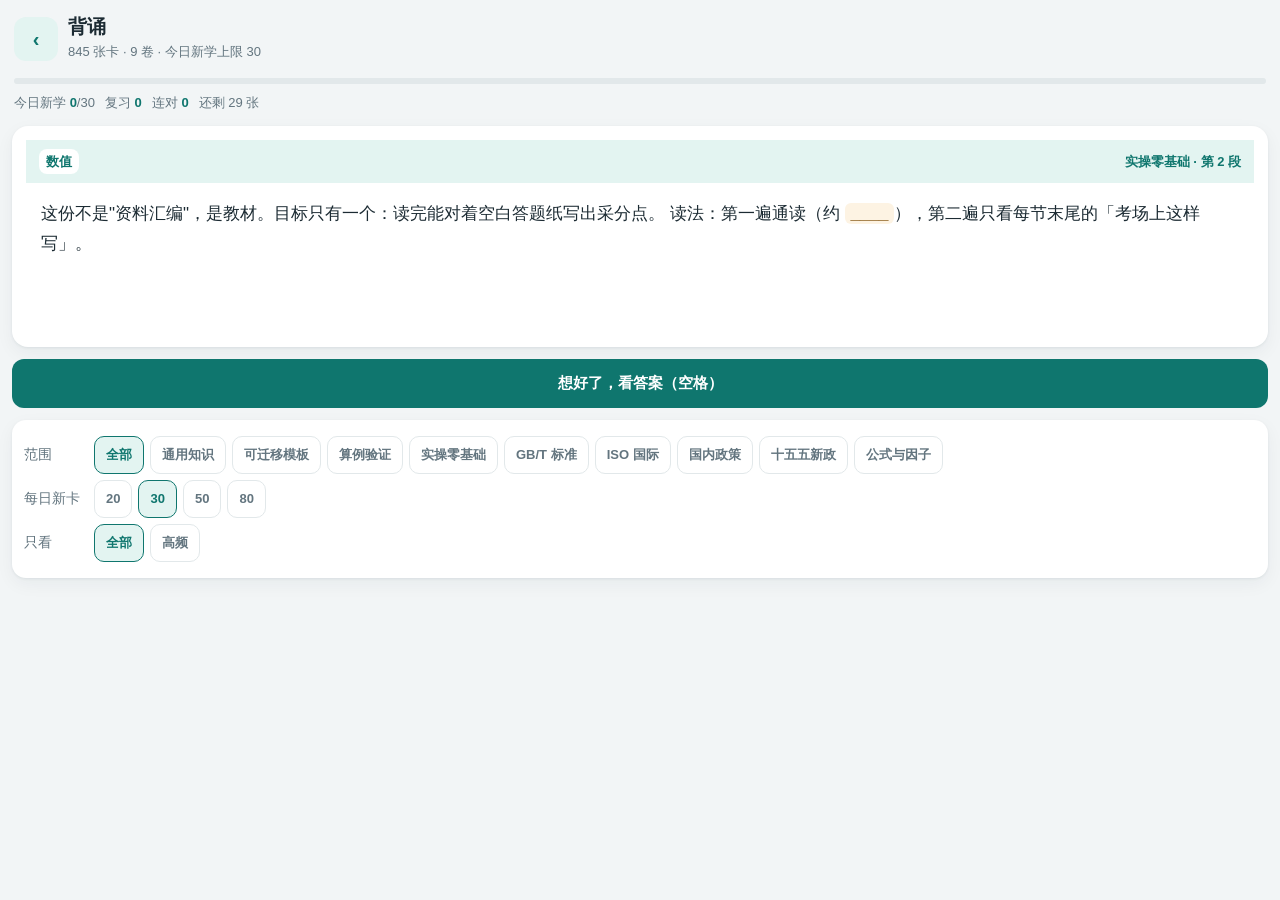
==== beisong.html @ f37c733f "碳核算刷题 PWA v1.7.0" ====
<!DOCTYPE html>
<html lang="zh-CN" data-theme="light" data-font="md">
<head>
<meta charset="utf-8">
<meta name="viewport" content="width=device-width,initial-scale=1,viewport-fit=cover">
<meta name="theme-color" content="#0f766e">
<title>背诵 · 碳核算</title>
<link rel="stylesheet" href="styles.css">
<style>
  body{padding-bottom:28px}
  html,body{max-width:100%;overflow-x:hidden}
  .hd{display:flex;align-items:center;gap:10px;padding:16px 14px 8px}
  .hd a{width:44px;height:44px;flex:0 0 44px;border-radius:12px;background:var(--pri-soft);
        color:var(--pri);display:flex;align-items:center;justify-content:center;
        font-size:20px;text-decoration:none;font-weight:700}
  .hd .tt{font-size:calc(var(--fs) + 3px);font-weight:800;line-height:1.2}
  .hd .ts{font-size:calc(var(--fs) - 3px);color:var(--tx2);margin-top:2px}
  .bar{height:6px;border-radius:4px;background:var(--line);overflow:hidden;margin:8px 14px 0}
  .bar i{display:block;height:100%;background:var(--pri);width:0;transition:width .25s}
  .stat{display:flex;gap:10px;margin:8px 14px 12px;font-size:calc(var(--fs) - 3px);color:var(--tx2)}
  .stat b{color:var(--pri)}
  .card{margin:0 12px 12px;background:var(--card);border-radius:16px;box-shadow:var(--shadow);overflow:hidden}
  .card .top{display:flex;justify-content:space-between;align-items:center;gap:8px;
             padding:9px 13px;background:var(--pri-soft);color:var(--pri);
             font-size:calc(var(--fs) - 3px);font-weight:700}
  .card .top .k{background:var(--card);border-radius:8px;padding:2px 7px}
  .face{padding:16px 15px;font-size:calc(var(--fs) + 1px);line-height:1.75;white-space:pre-wrap;
        overflow-wrap:anywhere;min-height:150px}
  .face b{color:var(--pri)}
  .face .blank{background:var(--warn-soft);color:#7c4a03;border-radius:6px;padding:1px 6px;font-weight:700}
  .ans{display:none;padding:0 15px 14px;white-space:pre-wrap;overflow-wrap:anywhere;
       font-size:calc(var(--fs) + 1px);line-height:1.8;color:var(--ok);font-weight:700}
  .card.open .ans{display:block}
  .src{display:none;padding:0 15px 14px;font-size:calc(var(--fs) - 3px);color:var(--tx2);line-height:1.6}
  .card.open .src{display:block}
  .src .ctx{display:block;margin-top:6px;padding:8px 10px;background:var(--bg);border-radius:10px;
            white-space:pre-wrap;max-height:190px;overflow:auto}
  .acts{display:flex;gap:8px;margin:0 12px 12px}
  .acts .btn{flex:1;padding:12px 0;font-size:calc(var(--fs) - 1px);min-height:48px}
  .reveal{flex:1.4}
  .grade{display:none;gap:8px;margin:0 12px 12px}
  .card.open ~ .grade{display:flex}
  .grade button{flex:1;border:0;border-radius:12px;padding:13px 0;min-height:50px;font:inherit;
                font-size:calc(var(--fs) - 1px);font-weight:800;cursor:pointer}
  .g1{background:var(--bad-soft);color:var(--bad)}
  .g2{background:var(--warn-soft);color:#7c4a03}
  .g3{background:var(--ok-soft);color:var(--ok)}
  .opts{margin:0 12px 12px;background:var(--card);border-radius:14px;box-shadow:var(--shadow);padding:10px 12px}
  .opts .row{display:flex;align-items:center;gap:8px;margin:6px 0;font-size:calc(var(--fs) - 2px)}
  .opts .row>span{flex:0 0 62px;color:var(--tx2)}
  .opts .seg{display:flex;gap:6px;flex:1;flex-wrap:wrap}
  .opts .seg button{border:1.5px solid var(--line);background:var(--card);color:var(--tx2);
                    font:inherit;font-size:calc(var(--fs) - 3px);font-weight:700;padding:7px 11px;
                    min-height:38px;border-radius:10px;cursor:pointer}
  .opts .seg button.on{border-color:var(--pri);color:var(--pri);background:var(--pri-soft)}
  .done{margin:20px 14px;text-align:center;color:var(--tx2);line-height:1.9;font-size:calc(var(--fs) - 1px)}
  .done .big{font-size:34px;font-weight:800;color:var(--ok);display:block;margin-bottom:6px}
  #tts{display:none}
  .card.open ~ .acts #tts{display:block}
  .toast{position:fixed;left:50%;bottom:26px;transform:translateX(-50%);z-index:99;
         max-width:82vw;padding:10px 15px;border-radius:12px;background:rgba(20,28,30,.92);
         color:#fff;font-size:calc(var(--fs) - 2px);line-height:1.5;text-align:center}
</style>
</head>
<body>
<div class="hd">
  <a href="index.html" aria-label="返回">‹</a>
  <div>
    <div class="tt">背诵</div>
    <div class="ts" id="sub">正在加载…</div>
  </div>
</div>

<div class="bar"><i id="prog"></i></div>
<div class="stat">
  <span>今日新学 <b id="sNew">0</b>/<span id="sGoal">30</span></span>
  <span>复习 <b id="sRev">0</b></span>
  <span>连对 <b id="sStreak">0</b></span>
  <span id="sLeft"></span>
</div>

<main id="pane"></main>

<div class="opts" id="opts">
  <div class="row"><span>范围</span>
    <div class="seg" id="segVol"></div>
  </div>
  <div class="row"><span>每日新卡</span>
    <div class="seg" id="segGoal">
      <button data-goal="20">20</button><button data-goal="30" class="on">30</button>
      <button data-goal="50">50</button><button data-goal="80">80</button>
    </div>
  </div>
  <div class="row"><span>只看</span>
    <div class="seg" id="segMode">
      <button data-mode="all" class="on">全部</button><button data-mode="hot">高频</button>
    </div>
  </div>
</div>

<div id="toast" class="toast" hidden></div>
<script src="beisong.js"></script>
</body>
</html>
---- styles.css ----
/* 碳核算刷题 — 样式（手机竖屏优先） */
:root{
  --bg:#f2f5f6; --card:#ffffff; --tx:#1c2b33; --tx2:#63757f; --pri:#0f766e; --pri-soft:#e3f4f1;
  --ok:#15803d; --ok-soft:#e7f6ec; --bad:#c62828; --bad-soft:#fdeaea; --warn:#b45309; --warn-soft:#fdf3e3;
  --line:#e2e8ea; --shadow:0 1px 3px rgba(16,40,50,.07),0 6px 18px rgba(16,40,50,.05);
  --fs:16px; --r:14px; --tabh:58px;
}
html[data-theme="dark"]{
  --bg:#0e1620; --card:#1a2531; --tx:#e6eef4; --tx2:#94a6b3; --pri:#2dd4bf; --pri-soft:#123a38;
  --ok:#4ade80; --ok-soft:#12341f; --bad:#f87171; --bad-soft:#3a1b1b; --warn:#fbbf24; --warn-soft:#3a2e12;
  --line:#26333f; --shadow:0 1px 3px rgba(0,0,0,.4),0 6px 18px rgba(0,0,0,.3);
}
html[data-font="sm"]{--fs:14px} html[data-font="md"]{--fs:16px}
html[data-font="lg"]{--fs:18px} html[data-font="xl"]{--fs:20px}

*{box-sizing:border-box;-webkit-tap-highlight-color:transparent}
html,body{margin:0;padding:0;height:100%}
body{
  background:var(--bg);color:var(--tx);font-size:var(--fs);
  font-family:-apple-system,BlinkMacSystemFont,"PingFang SC","Microsoft YaHei","Helvetica Neue",Arial,sans-serif;
  line-height:1.65;overscroll-behavior-y:none;
}
button{font:inherit;color:inherit;background:none;border:none;cursor:pointer}
.hidden{display:none !important}

/* ---------- 布局 ---------- */
#app{
  min-height:100%;
  padding-bottom:var(--tabh);                                   /* 降级：不支持 env() 的浏览器 */
  padding-bottom:calc(var(--tabh) + env(safe-area-inset-bottom));
}
#view{padding:14px 14px 24px;max-width:820px;margin:0 auto}
#tabbar{
  position:fixed;left:0;right:0;bottom:0;z-index:30;display:flex;
  height:var(--tabh);                                           /* 降级 */
  height:calc(var(--tabh) + env(safe-area-inset-bottom));
  padding-bottom:0;                                             /* 降级 */
  padding-bottom:env(safe-area-inset-bottom);
  background:var(--card);border-top:1px solid var(--line);
}
#tabbar button{
  flex:1;display:flex;flex-direction:column;align-items:center;justify-content:center;
  gap:1px;font-size:11px;color:var(--tx2);transition:color .15s;
}
#tabbar button .ic{font-size:19px;line-height:1.1}
#tabbar button.on{color:var(--pri);font-weight:600}
.loading{padding:60px 0;text-align:center;color:var(--tx2)}

/* ---------- 通用组件 ---------- */
.card{background:var(--card);border-radius:var(--r);box-shadow:var(--shadow);padding:14px;margin-bottom:12px}
.card h2{margin:0 0 10px;font-size:calc(var(--fs) + 1px)}
.muted{color:var(--tx2);font-size:calc(var(--fs) - 3px)}
.row{display:flex;align-items:center;gap:10px}
.spread{display:flex;align-items:center;justify-content:space-between;gap:10px}
.btn{
  display:inline-flex;align-items:center;justify-content:center;gap:6px;
  min-height:46px;padding:0 16px;border-radius:12px;background:var(--pri);color:#fff;
  font-weight:600;font-size:var(--fs);transition:opacity .15s,transform .1s;
}
.btn:active{transform:scale(.98);opacity:.9}
.btn.ghost{background:var(--pri-soft);color:var(--pri)}
.btn.line{background:var(--card);border:1px solid var(--line);color:var(--tx)}
.btn.danger{background:var(--bad)}
.btn.block{display:flex;width:100%}
.btn[disabled]{opacity:.45;pointer-events:none}
.page-title{font-size:calc(var(--fs) + 4px);font-weight:700;margin:4px 2px 12px}
.empty{padding:36px 16px;text-align:center;color:var(--tx2);line-height:1.9}
.pill{display:inline-block;padding:1px 8px;border-radius:99px;font-size:calc(var(--fs) - 5px);
  background:var(--pri-soft);color:var(--pri);margin-right:6px;vertical-align:1px}
.pill.g{background:var(--ok-soft);color:var(--ok)}
.pill.r{background:var(--bad-soft);color:var(--bad)}
.pill.y{background:var(--warn-soft);color:var(--warn)}
.bar{height:8px;border-radius:99px;background:var(--line);overflow:hidden}
.bar > i{display:block;height:100%;background:var(--pri);border-radius:99px;transition:width .3s}

/* ---------- 首页 ---------- */
.hero{background:linear-gradient(135deg,var(--pri),#0d9488);color:#fff;border-radius:var(--r);
  padding:16px;box-shadow:var(--shadow);margin-bottom:12px}
html[data-theme="dark"] .hero{background:linear-gradient(135deg,#115e59,#0f766e)}
.hero .t{font-size:calc(var(--fs) + 3px);font-weight:700;letter-spacing:.5px}
.hero .s{opacity:.9;font-size:calc(var(--fs) - 3px);margin-top:2px}
.hero .go{margin-top:12px;background:rgba(255,255,255,.18);border:1px solid rgba(255,255,255,.32);
  color:#fff;border-radius:12px;padding:10px 14px;display:flex;justify-content:space-between;align-items:center;width:100%}
.grid2{display:grid;grid-template-columns:1fr 1fr;gap:8px}
.tile{background:var(--card);border-radius:var(--r);box-shadow:var(--shadow);padding:12px 14px;
  display:flex;flex-direction:column;gap:3px;text-align:left;min-height:74px;justify-content:center}
.tile .ico{font-size:20px}
.tile .nm{font-weight:600}
.tile .ds{font-size:calc(var(--fs) - 4px);color:var(--tx2)}

/* ---------- 列表 ---------- */
.item{background:var(--card);border-radius:var(--r);box-shadow:var(--shadow);padding:12px 14px;margin-bottom:10px}
.item .stem{display:-webkit-box;-webkit-line-clamp:2;-webkit-box-orient:vertical;overflow:hidden}
.item .mt{margin-top:6px;font-size:calc(var(--fs) - 4px);color:var(--tx2)}
.chipbar{display:flex;gap:8px;overflow-x:auto;padding:2px 0 10px;-webkit-overflow-scrolling:touch}
.chip{flex:0 0 auto;padding:6px 14px;border-radius:99px;background:var(--card);border:1px solid var(--line);
  font-size:calc(var(--fs) - 3px);color:var(--tx2)}
.chip.on{background:var(--pri);border-color:var(--pri);color:#fff;font-weight:600}

/* ---------- 答题界面 ---------- */
#session{
  position:fixed;top:0;right:0;bottom:0;left:0;
  inset:0;                                                      /* 现代写法（旧浏览器忽略） */
  z-index:40;background:var(--bg);display:flex;flex-direction:column;
}
.sess-top{display:flex;align-items:center;gap:8px;padding:8px 10px;background:var(--card);
  border-bottom:1px solid var(--line);padding-top:8px;
  padding-top:calc(8px + env(safe-area-inset-top))}
.sess-top .title{flex:1;text-align:center;font-weight:600;font-size:calc(var(--fs) - 1px);
  overflow:hidden;text-overflow:ellipsis;white-space:nowrap}
.sess-top button{min-height:38px;padding:0 10px;border-radius:10px;color:var(--tx2);font-size:calc(var(--fs) - 3px)}
.sess-top button.strong{color:var(--pri);font-weight:600}
.sess-body{flex:1;overflow-y:auto;padding:14px 14px 120px;max-width:820px;width:100%;margin:0 auto;-webkit-overflow-scrolling:touch}
.sess-foot{position:fixed;left:0;right:0;bottom:0;display:flex;gap:10px;
  padding:10px 12px 10px;                                       /* 降级 */
  padding:10px 12px calc(10px + env(safe-area-inset-bottom));
  background:var(--card);border-top:1px solid var(--line);z-index:41}
.qmeta{color:var(--tx2);font-size:calc(var(--fs) - 4px);margin-bottom:8px}
.stem{font-size:calc(var(--fs) + 1px);line-height:1.75;margin-bottom:14px;white-space:pre-wrap;word-break:break-word}
.opt{display:flex;gap:10px;width:100%;text-align:left;align-items:flex-start;
  background:var(--card);border:1.5px solid var(--line);border-radius:12px;padding:12px;margin-bottom:10px;
  transition:border-color .15s,background .15s}
.opt b{flex:0 0 22px;height:22px;line-height:22px;text-align:center;border-radius:50%;
  background:var(--pri-soft);color:var(--pri);font-size:calc(var(--fs) - 4px);margin-top:1px}
.opt span{flex:1}
.opt.sel{border-color:var(--pri);background:var(--pri-soft)}
.opt.sel b{background:var(--pri);color:#fff}
.opt.ok{border-color:var(--ok);background:var(--ok-soft)}
.opt.ok b{background:var(--ok);color:#fff}
.opt.bad{border-color:var(--bad);background:var(--bad-soft)}
.opt.bad b{background:var(--bad);color:#fff}
.opt[disabled]{opacity:1}

/* 判断题：√ / × 两个大按钮 */
.judge-grid{display:grid;grid-template-columns:1fr 1fr;gap:12px;margin-bottom:12px}
.opt.judge-opt{justify-content:center;align-items:center;min-height:92px;padding:0;margin-bottom:0;
  font-size:calc(var(--fs) + 16px);font-weight:700;line-height:1}
.opt.judge-opt span{flex:0 1 auto;text-align:center}
.verdict{border-radius:12px;padding:10px 14px;margin:4px 0 12px;font-weight:600}
.verdict.ok{background:var(--ok-soft);color:var(--ok)}
.verdict.bad{background:var(--bad-soft);color:var(--bad)}
.explain{margin-top:10px}
.explain .hd{display:flex;justify-content:space-between;align-items:center;cursor:pointer;
  background:var(--card);border:1px solid var(--line);border-radius:12px;padding:10px 12px;font-weight:600}
.explain .bd{margin-top:8px;background:var(--card);border:1px solid var(--line);border-radius:12px;padding:12px;
  font-size:calc(var(--fs) - 2px);line-height:1.8}
.explain .bd .ref{margin-top:8px;padding-top:8px;border-top:1px dashed var(--line);color:var(--tx2)}
.tagrow{display:flex;gap:8px;flex-wrap:wrap;margin-top:10px}
.tag{padding:6px 12px;border-radius:99px;border:1px solid var(--line);background:var(--card);
  font-size:calc(var(--fs) - 3px);color:var(--tx2)}
/* 三个标签各自有颜色，未选中时也能一眼区分 */
.tag.t1{background:#fff7ed;border-color:#fdba74;color:#c2410c}
.tag.t2{background:#f5f3ff;border-color:#c4b5fd;color:#6d28d9}
.tag.t3{background:#fef2f2;border-color:#fca5a5;color:#b91c1c}
.tag.on{font-weight:600}
.tag.t1.on{background:#c2410c;border-color:#c2410c;color:#fff}
.tag.t2.on{background:#7c3aed;border-color:#7c3aed;color:#fff}
.tag.t3.on{background:#b91c1c;border-color:#b91c1c;color:#fff}
html[data-theme="dark"] .tag.t1{background:#3a2415;border-color:#9a3412;color:#fdba74}
html[data-theme="dark"] .tag.t2{background:#2b2140;border-color:#6d28d9;color:#c4b5fd}
html[data-theme="dark"] .tag.t3{background:#3a1b1b;border-color:#b91c1c;color:#fca5a5}
html[data-theme="dark"] .tag.t1.on{background:#c2410c;color:#fff}
html[data-theme="dark"] .tag.t2.on{background:#7c3aed;color:#fff}
html[data-theme="dark"] .tag.t3.on{background:#b91c1c;color:#fff}
/* 列表里的标签同样按颜色区分 */
.pill.t1{background:#fff7ed;color:#c2410c}
.pill.t2{background:#f5f3ff;color:#6d28d9}
.pill.t3{background:#fef2f2;color:#b91c1c}
html[data-theme="dark"] .pill.t1{background:#3a2415;color:#fdba74}
html[data-theme="dark"] .pill.t2{background:#2b2140;color:#c4b5fd}
html[data-theme="dark"] .pill.t3{background:#3a1b1b;color:#fca5a5}

/* 答题卡 */
.cardsheet{position:fixed;top:0;right:0;bottom:0;left:0;inset:0;
  z-index:50;background:var(--bg);display:flex;flex-direction:column}
.cardgrid{flex:1;overflow-y:auto;padding:14px;display:grid;gap:8px;
  grid-template-columns:repeat(auto-fill,minmax(46px,1fr));align-content:start}
.cell{height:46px;border-radius:10px;border:1.5px solid var(--line);background:var(--card);
  display:flex;align-items:center;justify-content:center;font-size:calc(var(--fs) - 3px);position:relative}
.cell.ok{background:var(--ok-soft);border-color:var(--ok);color:var(--ok)}
.cell.bad{background:var(--bad-soft);border-color:var(--bad);color:var(--bad)}
.cell.cur{border-color:var(--pri);border-width:2.5px;font-weight:700}
.cell.star::after{content:"★";position:absolute;top:-2px;right:1px;font-size:9px;color:#f59e0b}
.legend{display:flex;gap:14px;justify-content:center;padding:8px;color:var(--tx2);font-size:calc(var(--fs) - 4px)}

/* ---------- 弹层 ---------- */
#sheet{position:fixed;top:0;right:0;bottom:0;left:0;inset:0;z-index:60}
#sheet .sheet-mask{position:absolute;top:0;right:0;bottom:0;left:0;inset:0;background:rgba(0,0,0,.45)}
#sheet .sheet-body{position:absolute;left:0;right:0;bottom:0;background:var(--card);
  border-radius:18px 18px 0 0;padding:16px 16px 20px;
  padding:16px 16px calc(20px + env(safe-area-inset-bottom));
  max-height:82vh;overflow-y:auto;animation:up .2s ease}
@keyframes up{from{transform:translateY(14px);opacity:.6}to{transform:none;opacity:1}}
.sheet-body h3{margin:0 0 12px;font-size:calc(var(--fs) + 1px)}
.opt-row{margin-bottom:14px}
.opt-row .lb{font-size:calc(var(--fs) - 3px);color:var(--tx2);margin-bottom:6px}
.chips{display:flex;flex-wrap:wrap;gap:8px}
.chips .c{padding:8px 14px;border-radius:10px;border:1px solid var(--line);background:var(--bg);
  font-size:calc(var(--fs) - 3px)}
.chips .c.on{background:var(--pri);border-color:var(--pri);color:#fff;font-weight:600}

#toast{position:fixed;left:50%;bottom:88px;transform:translateX(-50%);z-index:90;
  background:rgba(20,30,36,.92);color:#fff;padding:10px 18px;border-radius:99px;
  font-size:calc(var(--fs) - 3px);max-width:86vw;text-align:center}

/* ---------- 统计 ---------- */
.stat-num{font-size:calc(var(--fs) + 10px);font-weight:700;color:var(--pri);line-height:1.2}
.kv{display:flex;justify-content:space-between;padding:7px 0;border-bottom:1px dashed var(--line)}
.kv:last-child{border-bottom:none}
.heat{display:grid;grid-auto-flow:column;grid-template-rows:repeat(7,11px);gap:3px;overflow-x:auto;padding:4px 0}
.heat i{width:11px;height:11px;border-radius:2.5px;background:var(--line)}
/* 先给降级色，再给 color-mix 色：旧浏览器忽略后者，直接沿用降级色 */
.heat i.l1{background:#cfe0dd}
.heat i.l1{background:color-mix(in srgb,var(--pri) 28%,var(--line))}
.heat i.l2{background:#9ec9c3}
.heat i.l2{background:color-mix(in srgb,var(--pri) 52%,var(--line))}
.heat i.l3{background:#5fa9a0}
.heat i.l3{background:color-mix(in srgb,var(--pri) 76%,var(--line))}
.heat i.l4{background:#0f766e}
.heat i.l4{background:var(--pri)}
.sw{display:flex;align-items:center;justify-content:space-between;padding:11px 0;border-bottom:1px solid var(--line)}
.sw:last-child{border-bottom:none}
.sw .lb{font-size:calc(var(--fs) - 1px)}
.sw .ds{font-size:calc(var(--fs) - 5px);color:var(--tx2);margin-top:1px}
.toggle{width:50px;height:29px;border-radius:99px;background:var(--line);position:relative;transition:background .2s;flex:0 0 auto}
.toggle::after{content:"";position:absolute;top:2.5px;left:2.5px;width:24px;height:24px;border-radius:50%;
  background:#fff;transition:transform .2s;box-shadow:0 1px 3px rgba(0,0,0,.25)}
.toggle.on{background:var(--pri)}
.toggle.on::after{transform:translateX(21px)}
.seg{display:flex;gap:6px}
.seg .c{padding:6px 12px;border-radius:9px;border:1px solid var(--line);font-size:calc(var(--fs) - 3px);background:var(--bg)}
.seg .c.on{background:var(--pri);border-color:var(--pri);color:#fff;font-weight:600}
.foot-note{text-align:center;color:var(--tx2);font-size:calc(var(--fs) - 5px);padding:14px 8px 6px;line-height:1.9}

/* 存储不可用时的常驻警示条 */
.warnbar{position:relative;z-index:50;display:flex;align-items:center;gap:10px;justify-content:space-between;
  background:var(--warn-soft);color:var(--warn);border-bottom:1px solid var(--line);
  padding:10px 12px;padding-top:10px;
  padding-top:calc(10px + env(safe-area-inset-top));
  font-size:calc(var(--fs) - 3px);line-height:1.6}
.warnbar button{flex:0 0 auto;padding:7px 12px;border-radius:9px;background:var(--warn);color:#fff;
  font-weight:600;font-size:calc(var(--fs) - 3px)}
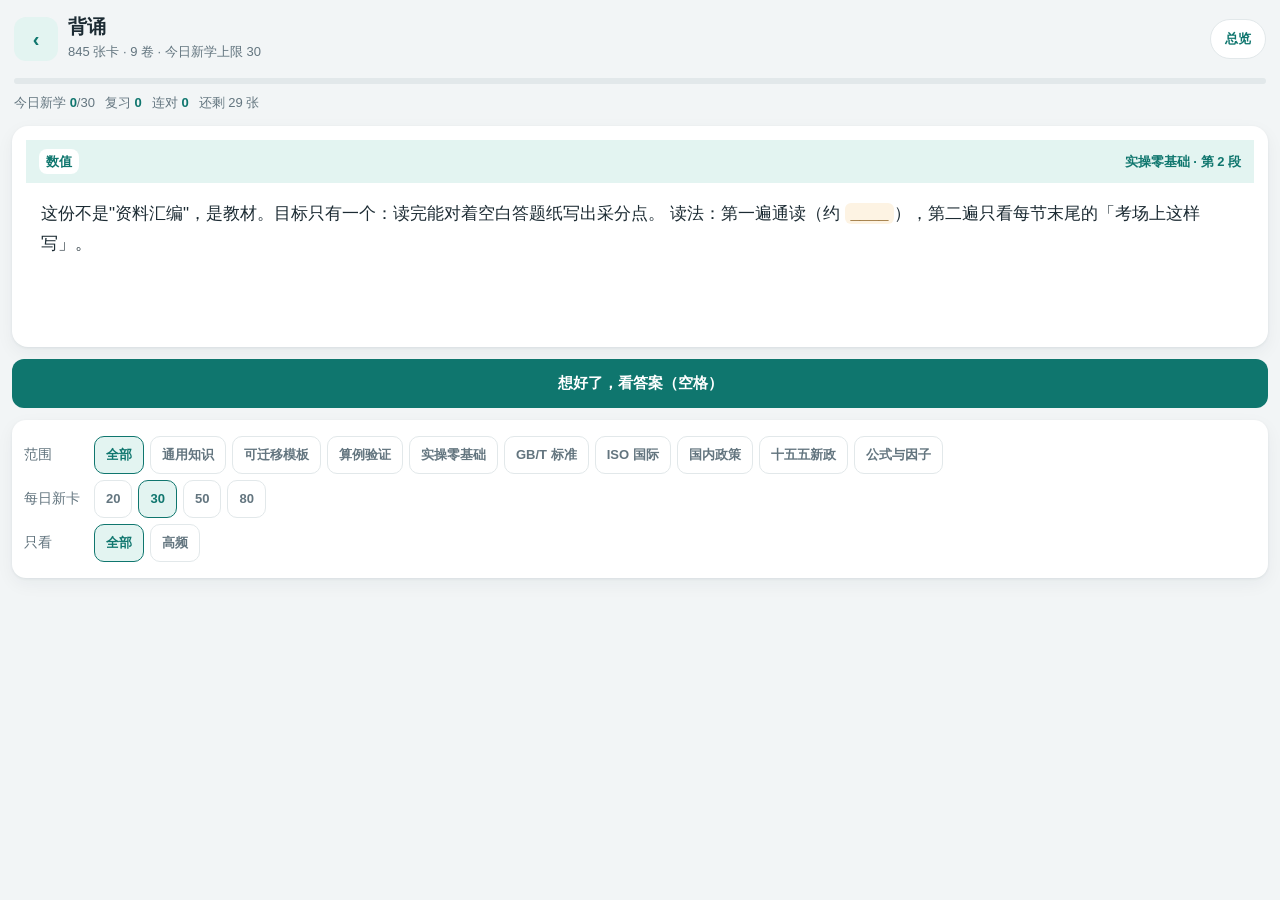
==== commit 9adc574e: "v1.7.2 背诵新增总览页（进度/倒计时/实操四卷路线） (v1.7.2)" ====
--- a/beisong.html
+++ b/beisong.html
@@ -55,6 +55,36 @@
   .opts .seg button.on{border-color:var(--pri);color:var(--pri);background:var(--pri-soft)}
   .done{margin:20px 14px;text-align:center;color:var(--tx2);line-height:1.9;font-size:calc(var(--fs) - 1px)}
   .done .big{font-size:34px;font-weight:800;color:var(--ok);display:block;margin-bottom:6px}
+  /* ---- 总览 ---- */
+  .hd a.ovlnk{margin-left:auto;flex:0 0 auto;width:auto;height:auto;min-height:0;padding:8px 14px;
+                border:1px solid var(--line);border-radius:999px;background:var(--card);color:var(--pri);
+                font-weight:700;font-size:calc(var(--fs) - 3px);text-decoration:none;white-space:nowrap;
+                display:inline-flex;align-items:center}
+  .ov{padding:6px 14px 28px}
+  .ov h3{margin:20px 0 8px;font-size:calc(var(--fs) - 1px);color:var(--tx2);font-weight:700}
+  .kpis{display:grid;grid-template-columns:repeat(3,1fr);gap:8px}
+  .kpi{background:var(--card);border:1px solid var(--line);border-radius:14px;padding:12px 8px;text-align:center}
+  .kpi b{display:block;font-size:25px;line-height:1.15;font-variant-numeric:tabular-nums}
+  .kpi span{font-size:calc(var(--fs) - 4px);color:var(--tx2)}
+  .kpi.on b{color:var(--ok)} .kpi.mid b{color:var(--pri)} .kpi.warn b{color:var(--bad)}
+  .panel{background:var(--card);border:1px solid var(--line);border-radius:14px;padding:6px 13px}
+  .vrow{display:flex;align-items:center;gap:9px;padding:9px 0;border-bottom:1px dashed var(--line)}
+  .vrow:last-child{border-bottom:0}
+  .vrow .nm{flex:0 0 5.6em;font-weight:700;font-size:calc(var(--fs) - 2px)}
+  .vrow .bb{flex:1;height:8px;border-radius:99px;background:var(--line);overflow:hidden}
+  .vrow .bb i{display:block;height:100%;background:var(--pri);border-radius:99px;transition:width .3s}
+  .vrow .pc{flex:0 0 5.2em;text-align:right;font-size:calc(var(--fs) - 4px);color:var(--tx2);
+            font-variant-numeric:tabular-nums}
+  .vrow.cur .nm{color:var(--pri)}
+  .due{display:flex;gap:7px;align-items:flex-end;height:84px;padding:10px 2px 0}
+  .due .d{flex:1;display:flex;flex-direction:column;justify-content:flex-end;align-items:center;gap:5px;
+          font-size:10px;color:var(--tx2);height:100%}
+  .due .d i{display:block;width:100%;background:var(--pri-soft);border-radius:6px 6px 0 0;min-height:3px}
+  .due .d i.on{background:var(--pri)}
+  .due .d b{font-size:11px;color:var(--tx);font-weight:700;font-variant-numeric:tabular-nums}
+  .plan{margin-top:8px;font-size:calc(var(--fs) - 3px);line-height:1.75;color:var(--tx2)}
+  .plan b{color:var(--tx)}
+  .ovmode .opts{display:none}
   #tts{display:none}
   .card.open ~ .acts #tts{display:block}
   .toast{position:fixed;left:50%;bottom:26px;transform:translateX(-50%);z-index:99;
@@ -69,6 +99,7 @@
     <div class="tt">背诵</div>
     <div class="ts" id="sub">正在加载…</div>
   </div>
+  <a href="#" class="ovlnk" data-a="ov">总览</a>
 </div>
 
 <div class="bar"><i id="prog"></i></div>
